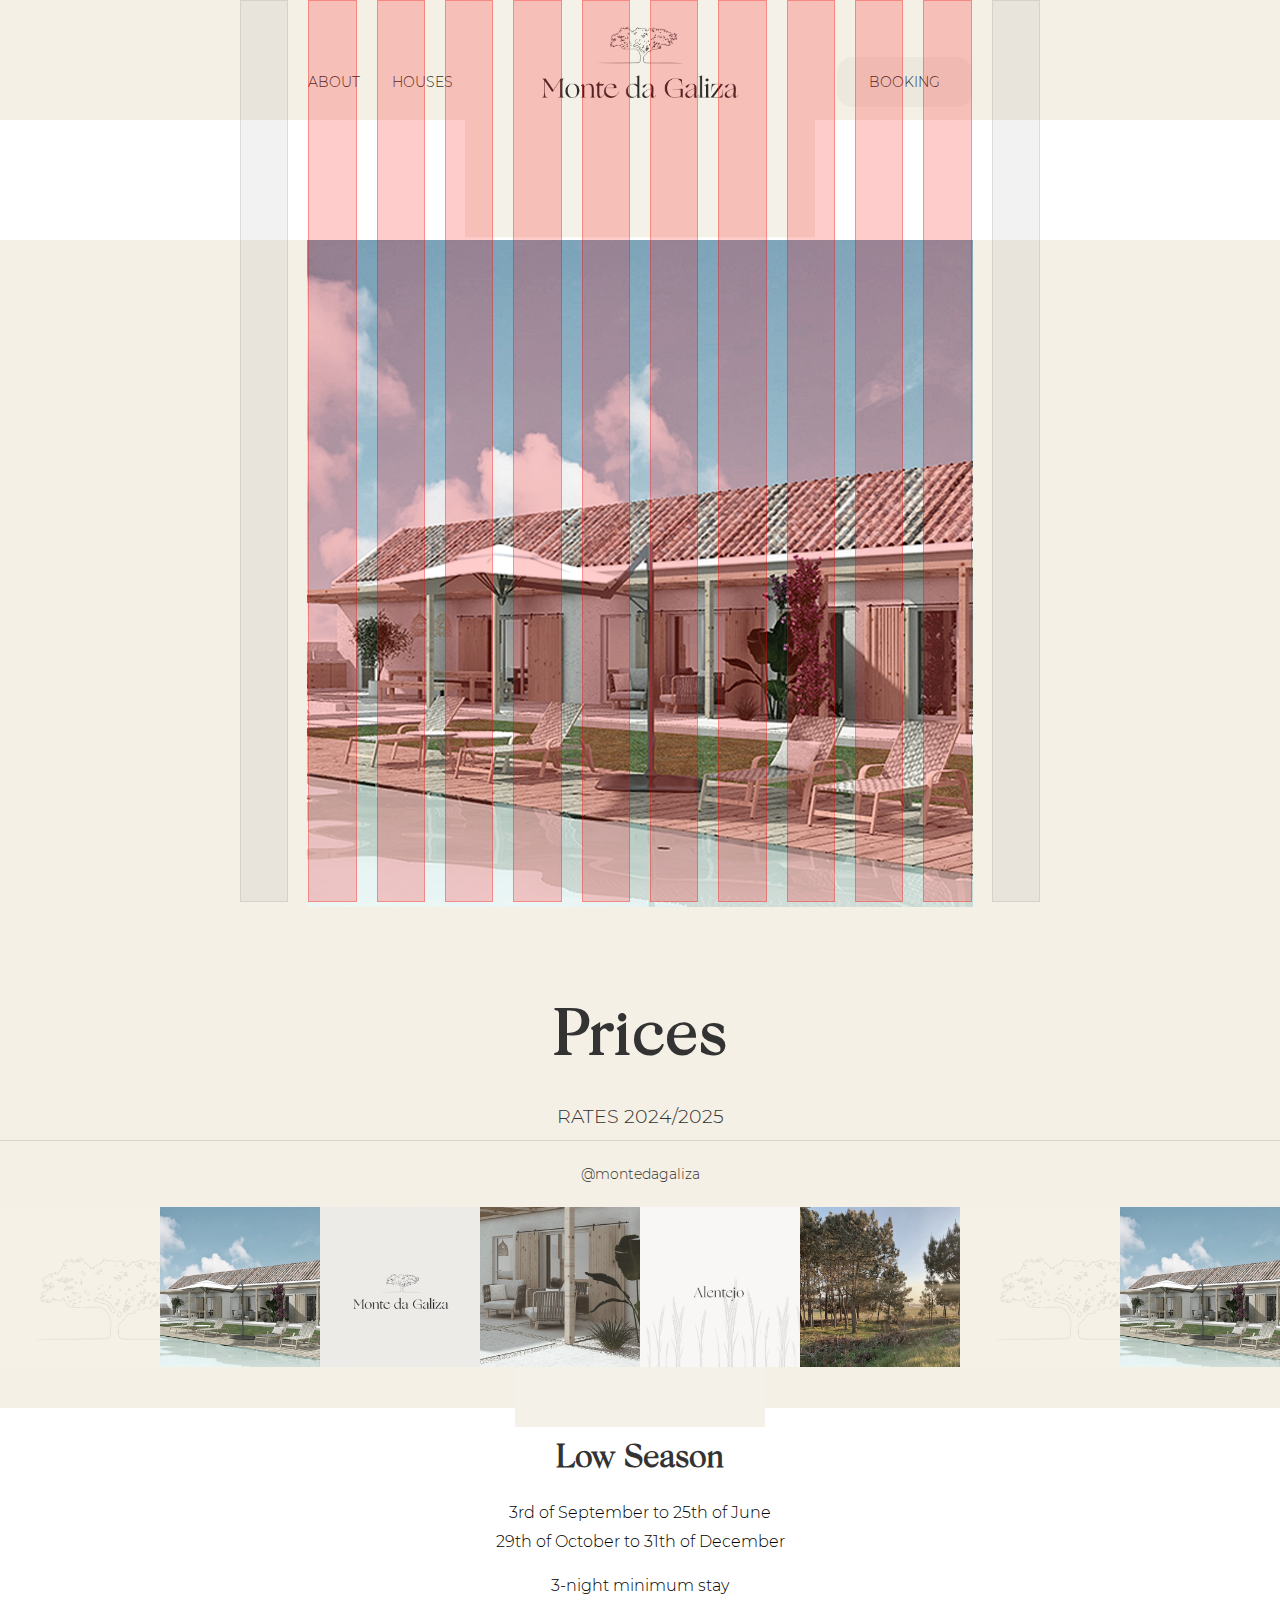
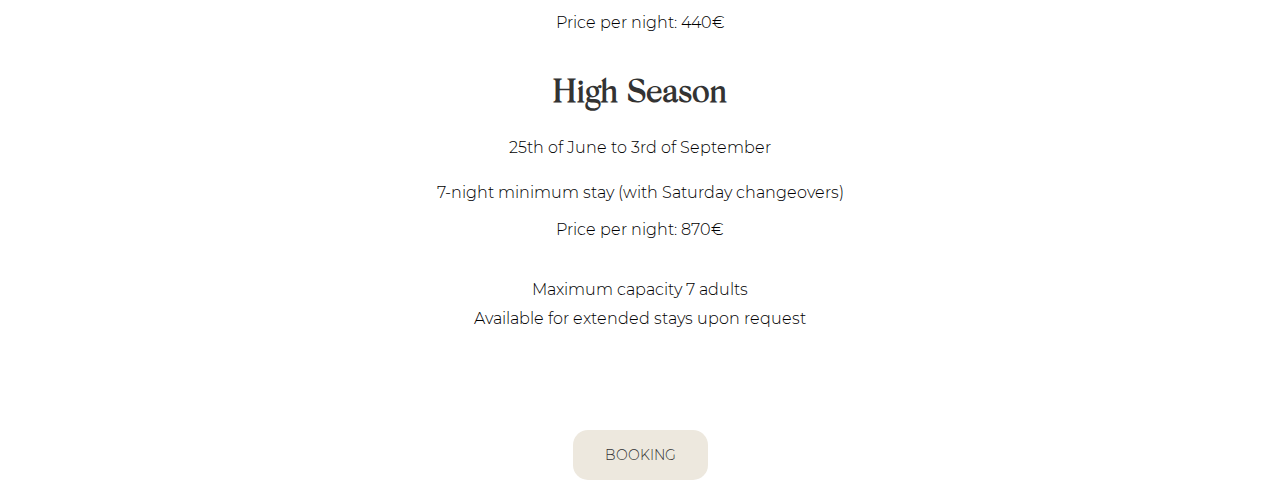
==== en/pages/prices.html @ 38b824f0 "Initial commit" ====
<!DOCTYPE html>
<html lang="en">
<head>
    <meta charset="UTF-8">
    <meta name="viewport" content="width=device-width, initial-scale=1.0">
    <title>Prices - Monte da Galiza</title>
    <link rel="stylesheet" href="../../css/styles.css">
</head>
<body>
    <!-- Grid Overlay -->
    <div class="grid-overlay">
        <div class="grid-container">
            <div class="grid-column padding"></div>
            <div class="grid-column active"></div>
            <div class="grid-column active"></div>
            <div class="grid-column active"></div>
            <div class="grid-column active"></div>
            <div class="grid-column active"></div>
            <div class="grid-column active"></div>
            <div class="grid-column active"></div>
            <div class="grid-column active"></div>
            <div class="grid-column active"></div>
            <div class="grid-column active"></div>
            <div class="grid-column padding"></div>
        </div>
    </div>

    <header class="main-header">
        <nav class="nav-container">
            <div class="left-menu">
                <a href="about.html">ABOUT</a>
                <a href="houses.html">HOUSES</a>
                <a href="prices.html">PRICES</a>
                <a href="contact.html">CONTACT</a>
            </div>

            <div class="logo">
                <a href="../index.html">
                    <img src="../../images/logo/Main_logo_c1.png" alt="Monte da Galiza Logo">
                </a>
            </div>

            <div class="right-menu">
                <a href="#" class="lagoa-link">LAGOA DE SANTO ANDRÉ</a>
                <a href="#" class="booking-btn">BOOKING</a>
            </div>
        </nav>
    </header>

    <main>
        <section class="prices-section">
            <div class="grid-container">
                <div class="prices-image">
                    <img src="../../images/instagram/post2.png" alt="Monte da Galiza Prices">
                </div>
                
                <div class="prices-content">
                    <h1 class="prices-title">Prices</h1>
                    <h2 class="prices-subtitle">RATES 2024/2025</h2>
                    
                    <div class="prices-intro">
                        <p>Lorem ipsum dolor sit amet, consectetur adipiscing elit. Sed do eiusmod tempor incididunt ut labore et dolore magna aliqua.</p>
                        <p>Ut enim ad minim veniam, quis nostrud exercitation ullamco laboris nisi ut aliquip ex ea commodo consequat.</p>
                    </div>

                    <div class="season-rates">
                        <h3 class="season-title">Low Season</h3>
                        <p class="season-dates">3rd of September to 25th of June<br>
                        29th of October to 31th of December</p>
                        <ul class="season-details">
                            <li>3-night minimum stay</li>
                            <li>Price per night: 440€</li>
                        </ul>

                        <h3 class="season-title">High Season</h3>
                        <p class="season-dates">25th of June to 3rd of September</p>
                        <ul class="season-details">
                            <li>7-night minimum stay (with Saturday changeovers)</li>
                            <li>Price per night: 870€</li>
                        </ul>

                        <p class="additional-info">Maximum capacity 7 adults<br>
                        Available for extended stays upon request</p>
                    </div>

                    <a href="#" class="booking-btn">BOOKING</a>
                </div>
            </div>
        </section>
    </main>

    <!-- Instagram Section -->
    <div class="instagram-section">
        <div class="instagram-handle">
            <a href="https://www.instagram.com/montedagaliza?utm_source=ig_web_button_share_sheet&igsh=ZDNlZDc0MzIxNw==" target="_blank">@montedagaliza</a>
        </div>
        <div class="instagram-feed">
            <div class="instagram-grid">
                <a href="https://www.instagram.com/montedagaliza?utm_source=ig_web_button_share_sheet&igsh=ZDNlZDc0MzIxNw==" target="_blank" class="instagram-item">
                    <img src="../../images/instagram/post1.png" alt="Instagram post 1">
                </a>
                <a href="https://www.instagram.com/montedagaliza?utm_source=ig_web_button_share_sheet&igsh=ZDNlZDc0MzIxNw==" target="_blank" class="instagram-item">
                    <img src="../../images/instagram/post2.png" alt="Instagram post 2">
                </a>
                <a href="https://www.instagram.com/montedagaliza?utm_source=ig_web_button_share_sheet&igsh=ZDNlZDc0MzIxNw==" target="_blank" class="instagram-item">
                    <img src="../../images/instagram/post3.png" alt="Instagram post 3">
                </a>
                <a href="https://www.instagram.com/montedagaliza?utm_source=ig_web_button_share_sheet&igsh=ZDNlZDc0MzIxNw==" target="_blank" class="instagram-item">
                    <img src="../../images/instagram/post4.png" alt="Instagram post 4">
                </a>
                <a href="https://www.instagram.com/montedagaliza?utm_source=ig_web_button_share_sheet&igsh=ZDNlZDc0MzIxNw==" target="_blank" class="instagram-item">
                    <img src="../../images/instagram/post5.png" alt="Instagram post 5">
                </a>
                <a href="https://www.instagram.com/montedagaliza?utm_source=ig_web_button_share_sheet&igsh=ZDNlZDc0MzIxNw==" target="_blank" class="instagram-item">
                    <img src="../../images/instagram/post6.png" alt="Instagram post 6">
                </a>
                <a href="https://www.instagram.com/montedagaliza?utm_source=ig_web_button_share_sheet&igsh=ZDNlZDc0MzIxNw==" target="_blank" class="instagram-item">
                    <img src="../../images/instagram/post1.png" alt="Instagram post 7">
                </a>
                <a href="https://www.instagram.com/montedagaliza?utm_source=ig_web_button_share_sheet&igsh=ZDNlZDc0MzIxNw==" target="_blank" class="instagram-item">
                    <img src="../../images/instagram/post2.png" alt="Instagram post 8">
                </a>
            </div>
        </div>
    </div>

    <footer class="main-footer">
        <div class="footer-container">
            <div class="footer-shortcuts">
                <ul>
                    <li><a href="about.html">About</a></li>
                    <li><a href="terms.html">Terms and Conditions</a></li>
                    <li><a href="privacy.html">Privacy Policy</a></li>
                </ul>
            </div>

            <div class="footer-logo">
                <img loading="lazy" src="../../images/logo/Secondary_logo_c1.png" alt="Monte da Galiza Logo">
            </div>

            <div class="footer-address">
                <p>Monte da Galiza</p>
                <p>7500-020 Vila Nova de Santo André</p>
                <p>info@montedagaliza.pt</p>
            </div>
        </div>
    </footer>

    <script>
        document.querySelectorAll('a[href^="#"]').forEach(anchor => {
            anchor.addEventListener('click', function (e) {
                e.preventDefault();
                document.querySelector(this.getAttribute('href')).scrollIntoView({
                    behavior: 'smooth'
                });
            });
        });
    </script>
</body>
</html>
---- css/styles.css ----
/* Variables for brand colors and typography */
:root {
    --white-truffle: #EBEAE7;
    --monaco-white: #F7F6F5;
    --sandstone: #DAD2C5;
    --vanilla-tan: #EDE8DE;
    --stoic-white: #F4F0E6;
    
    /* Add your brand fonts */
    --font-primary: 'Silk Serif', serif;
    --font-secondary: 'Montserrat', sans-serif;
}

/* Reset default spacing */
body {
    margin: 0;
    padding: 0;
}

/* Grid Overlay */
.grid-overlay {
    position: fixed;
    top: 0;
    left: 0;
    right: 0;
    bottom: 0;
    pointer-events: none;
    z-index: 9999;
}

.grid-container {
    max-width: 1800px;
    height: 100%;
    margin: 0 auto;
    padding: 0 240px;
    display: grid;
    grid-template-columns: repeat(12, 1fr);
    gap: 20px;
}

.grid-column {
    height: 100%;
}

/* Padding columns style */
.grid-column.padding {
    background-color: rgba(128, 128, 128, 0.1);  /* Grey with 10% opacity */
    border: 1px solid rgba(128, 128, 128, 0.2);
}

/* Active columns style */
.grid-column.active {
    background-color: rgba(255, 0, 0, 0.2);  /* Red with 20% opacity */
    border: 1px solid rgba(255, 0, 0, 0.3);
}

/* Layout Containers */
.nav-container,
.footer-container {
    display: grid;
    grid-template-columns: repeat(12, 1fr);
    gap: 20px;
    max-width: 1800px;
    margin: 0 auto;
    padding: 10px 240px;
    align-items: center;
    height: 152px;
    position: relative;
}

/* Header Styles */
.main-header {
    background-color: var(--stoic-white);
    height: 120px;
    position: relative;
    width: 100%;
    z-index: 2;
}

.nav-container {
    display: grid;
    grid-template-columns: repeat(12, 1fr);
    gap: 20px;
    max-width: 1800px;
    margin: 0 auto;
    padding: 10px 240px;
    align-items: center;
    height: 120px;
    transform: translateY(-75%);
}

.logo {
    grid-column: 5 / 9;
    justify-self: center;
    display: flex;
    align-items: center;
    transform: translateY(-5%);
}

.left-menu {
    grid-column: 2 / 4;
    display: flex;
    gap: 2rem;
    align-items: center;
}

.left-menu a {
    font-family: var(--font-secondary);
    font-weight: 300;
    font-size: 0.9rem;
    text-decoration: none;
    color: #333;
    white-space: nowrap;
}

.logo img {
    width: 350px;
    height: auto;
}

.right-menu {
    grid-column: 9 / 12;
    justify-self: end;
    display: flex;
    align-items: center;
    gap: 2rem;
}

.lagoa-link {
    font-family: var(--font-secondary);
    font-weight: 300;
    font-size: 0.9rem;
    text-decoration: none;
    color: #333;
    white-space: nowrap;
}

.booking-btn {
    font-family: var(--font-secondary);
    font-weight: 300;
    font-size: 0.9rem;
    text-decoration: none;
    color: #333;
    padding: 0.5rem 1rem;
    background-color: var(--vanilla-tan);
    border-top-left-radius: 15px;
    border-top-right-radius: 15px;
    border-bottom-left-radius: 15px;
    border-bottom-right-radius: 15px;
    transition: background-color 0.3s ease;
}

.booking-btn:hover {
    background-color: var(--sandstone);
}

.language-selector {
    display: flex;
    gap: 0.5rem;
}

.language-selector a {
    text-decoration: none;
    color: #333;
    font-family: var(--font-secondary);
    font-weight: 300;
    font-size: 0.9rem;
    transition: color 0.3s ease;
}

.language-selector a:hover {
    color: #666;
}

.language-selector a.active {
    font-weight: 500;
}

/* Footer Styles */
.main-footer {
    background-color: var(--stoic-white);
    padding: 0 0 20px 0;
    border-top: 1px solid var(--sandstone);
    position: relative;
    z-index: 1;
    width: 100%;
    margin: 0;
}

.footer-shortcuts {
    grid-column: 2 / 4;
    height: 100px;
    display: flex;
    align-items: center;
}

.footer-shortcuts ul {
    list-style: none;
    padding: 0;
    margin: 0;
}

.footer-shortcuts li {
    margin: 0 0 12px 0;
    height: 24px;
    display: flex;
    align-items: center;
}

.footer-shortcuts li:last-child {
    margin-bottom: 0;
}

.footer-shortcuts a {
    font-family: var(--font-secondary);
    font-weight: 300;
    font-size: 0.9rem;
    text-decoration: none;
    color: #333;
}

.footer-logo {
    grid-column: 5 / 9;
    justify-self: center;
    height: 100px;
    display: flex;
    align-items: center;
}

.footer-logo img {
    width: 250px;
    height: auto;
}

.footer-address {
    grid-column: 10 / 12;
    text-align: right;
    height: 100px;
    display: flex;
    flex-direction: column;
    justify-content: center;
}

.footer-address p {
    margin: 0 0 12px 0;
    font-family: var(--font-secondary);
    font-weight: 300;
    font-size: 0.9rem;
    color: #333;
}

.footer-address p:last-child {
    margin-bottom: 0;
}

/* Font Declarations */
@font-face {
    font-family: 'Silk Serif';
    src: url('../fonts/silk-serif/SilkSerif-Regular.woff2') format('woff2'),
        url('../fonts/silk-serif/SilkSerif-Regular.woff') format('woff');
    font-weight: normal;
    font-style: normal;
    font-display: swap;
}

@font-face {
    font-family: 'Montserrat';
    src: url('../fonts/montserrat/Montserrat-Light.woff2') format('woff2'),
        url('../fonts/montserrat/Montserrat-Light.woff') format('woff');
    font-weight: 300;
    font-style: normal;
    font-display: swap;
}

/* Main Sections */
section {
    width: 100%;
    height: 100vh;  /* Full viewport height */
    display: flex;  /* For vertical centering of content */
    align-items: center;  /* Center content vertically */
}

section .grid-container {
    display: grid;
    grid-template-columns: repeat(12, 1fr);
    gap: 20px;
    max-width: 1800px;
    width: 100%;
    margin: 0 auto;
    padding: 0 240px;  /* Only horizontal padding needed now */
}

/* Section-specific styles */
.section-one {
    background-image: url('../images/background.png');
    background-size: cover;
    background-position: center;
    background-repeat: no-repeat;
    position: relative;
    height: calc(100vh - 120px);
    display: flex;
    align-items: center;
    justify-content: center;
    z-index: 3;
    margin-top: -120px;
}

/* Ensure the content stays visible */
.section-one .grid-container {
    z-index: 4;
}

/* Overlay */
.section-one::before {
    content: '';
    position: absolute;
    top: 0;
    left: 0;
    right: 0;
    bottom: 0;
    background-color: rgba(0, 0, 0, 0.3);
    z-index: 1;
}

.section-one .grid-container {
    position: relative;
    z-index: 1;
    width: 100%;
    max-width: 1800px;
    margin: 0 auto;
    padding: 0 240px;
    display: flex;
    align-items: center;
    justify-content: center;
}

.welcome-content {
    display: flex;
    flex-direction: column;
    align-items: center;
    gap: 2rem;
    text-align: center;
}

.welcome-small {
    font-family: var(--font-secondary);
    font-weight: 500;
    font-size: 1.4rem;
    color: white;
    margin: 0;
    letter-spacing: 0.5px;
    text-shadow: 0 2px 4px rgba(0, 0, 0, 0.1);
}

.welcome-large {
    font-family: var(--font-primary);
    font-weight: normal;
    font-size: 4rem;
    color: white;
    margin: 0;
    line-height: 1.2;
    max-width: 800px;
    text-shadow: 0 2px 4px rgba(0, 0, 0, 0.1);  /* Subtle text shadow */
}

.welcome-large .italic {
    font-style: italic;
}

.welcome-btn {
    font-family: var(--font-secondary);
    font-weight: 300;
    font-size: 0.9rem;
    text-decoration: none;
    color: #333;
    padding: 1rem 2rem;
    background-color: var(--vanilla-tan);
    border-top-left-radius: 15px;
    border-top-right-radius: 15px;
    border-bottom-left-radius: 15px;
    border-bottom-right-radius: 15px;
    transition: background-color 0.3s ease;
    margin-top: 1rem;
}

.welcome-btn:hover {
    background-color: var(--sandstone);
}

.section-two {
    background-color: var(--stoic-white);
    height: calc(100vh - 182px);
    display: flex;
    align-items: center;
    position: relative;
}

/* Vertical shape - taller */
.oval-shape {
    position: absolute;
    width: 35%;
    height: 45%;
    background-color: var(--vanilla-tan);
    background-image: url('../images/section2.jpg');
    background-size: cover;
    background-position: center;
    border-radius: 250px;
    top: calc(50% + 2rem);
    left: calc(240px + 16.8%);
    transform: translate(-50%, -50%) rotate(90deg);
}

.about-content {
    grid-column: 7 / 12;
    display: flex;
    flex-direction: column;
    gap: 3rem;
    padding-top: 3rem;
    position: relative;
    z-index: 1;
}

.section-title {
    font-family: var(--font-primary);  /* Silk Serif */
    font-size: 4rem;
    color: #333;
    margin: 0;
    text-align: center;
    width: 100%;
}

.about-text {
    display: flex;
    flex-direction: column;
    gap: 1.5rem;
}

.about-text p {
    font-family: var(--font-secondary);
    font-weight: 300;
    font-size: 1rem;
    line-height: 1.8;
    color: #333;
    margin: 0;
    text-align: left;
}

.section-three {
    background-color: var(--sandstone);
    position: relative;
    height: calc(100vh - 120px);
    overflow: hidden;
}

.section-three .grid-container {
    height: 100%;
    position: relative;
}

.section-three-image {
    grid-column: 7 / 12;
    height: 100%;
    background-image: url('../images/section3.jpeg');
    background-size: cover;
    background-position: center;
    position: relative;
}

.section-three-content {
    grid-column: 2 / 6;
    position: relative;
    padding-top: 15vh;
    display: flex;
    justify-content: center;
    align-items: flex-start;
}   

.section-three-title {
    font-family: var(--font-primary);
    font-weight: normal;
    font-size: 3.2rem;
    color: white;
    margin: 0;
    text-align: center;
    display: flex;
    flex-direction: column;
    align-items: center;
    gap: 0.1em;
    line-height: 1.1;
}

.section-three-title .first-line {
    white-space: nowrap;
}

.section-three-title .italic {
    font-style: italic;
    display: inline;
}

.section-three-title .second-line {
    display: block;
}

.section-four {
    background-color: var(--white-truffle);
    min-height: 80vh;
    display: flex;
    flex-direction: column;
    align-items: center;
}

.section-four .grid-container {
    max-width: 1320px;
    width: 100%;
    display: flex;
    flex-direction: column;
    align-items: center;
    padding: 4rem 0 0 0;  /* Only padding at top */
    flex: 1;
}

.feedback-content {
    width: 100%;
    max-width: 800px;
    display: flex;
    flex-direction: column;
    align-items: center;
    text-align: center;
    padding-top: 4rem;
    margin-bottom: 1rem;
}

.feedback-title {
    font-family: var(--font-primary);
    font-weight: normal;
    font-size: 3rem;
    color: #333;
    margin-bottom: 1rem;
    line-height: 1.2;
    display: flex;
    flex-direction: column;
    align-items: center;
    gap: 0.1em;
}

.star-rating {
    display: flex;
    gap: 0.5rem;
    margin: 1rem 0;
    justify-content: center;
}

.star {
    color: var(--sandstone);
    font-size: 1.5rem;
}

.feedback-text {
    font-family: var(--font-secondary);
    font-weight: 300;
    font-size: 1rem;
    line-height: 1.8;
    color: #333;
    margin: 1rem 0 2rem 0;
}

.guest-info {
    display: flex;
    flex-direction: column;
    align-items: center;
    gap: 0.5rem;
}

.guest-name {
    font-family: var(--font-secondary);
    font-weight: 500;
    font-size: 1rem;
    color: var(--sandstone);
    margin: 0;
}

.guest-date {
    font-family: var(--font-secondary);
    font-weight: 300;
    font-size: 0.9rem;
    color: #666;
    margin: 0;
    font-style: italic;
}

.instagram-feed {
    width: 100vw;
    margin: auto 0 0 0;
}

.instagram-grid {
    display: flex;
    width: 100%;
}

.instagram-item {
    flex: 1;
    aspect-ratio: 1;
    overflow: hidden;
    max-width: calc(100vw / 8);
}

.instagram-item img {
    width: 100%;
    height: 100%;
    object-fit: cover;
    display: block;
}

/* Optional: Smooth scrolling for the whole page */
html {
    scroll-behavior: smooth;
}

/* Make sure there's no margin/padding affecting the full height */
body {
    margin: 0;
    padding: 0;
}

main {
    background-color: var(--stoic-white);
    margin-top: 120px;
    min-height: calc(100vh - 120px);
    position: relative;
    z-index: 1;
}

.availability-text {
    font-family: var(--font-secondary);  /* Montserrat */
    font-weight: 300;
    font-size: 1rem;
    color: var(--sandstone);
    margin-top: 1.0rem;
    text-decoration: none;
    display: block;
    transition: color 0.3s ease;
}

.availability-text:hover {
    opacity: 0.8;
}

.instagram-section {
    width: 100%;
    margin: 0;  /* Remove auto margins */
    position: relative;
    z-index: 2;
    margin-bottom: -152px;
}

.instagram-handle {
    background-color: var(--stoic-white);
    padding: 1.5rem 0;  /* Taller bar */
    text-align: center;
    border-top: 1px solid var(--sandstone);
}

.instagram-handle a {
    font-family: var(--font-secondary);  /* Back to Montserrat */
    font-weight: 300;
    font-size: 0.9rem;  /* Smaller text */
    color: #333;
    text-decoration: none;
    transition: opacity 0.3s ease;
}

.instagram-handle a:hover {
    opacity: 0.7;
}

.instagram-grid {
    display: flex;
    width: 100%;
}

.instagram-item {
    flex: 1;
    aspect-ratio: 1;
    overflow: hidden;
    max-width: calc(100vw / 8);
    display: block;
    text-decoration: none;
}

.instagram-item img {
    width: 100%;
    height: 100%;
    object-fit: cover;
    display: block;
    transition: transform 0.3s ease;
}

.instagram-item:hover img {
    transform: scale(1.05);
}

.prices-section {
    width: 100%;
    padding: 0;
    margin: 0;
}

.prices-section .grid-container {
    display: flex;
    flex-direction: column;
    align-items: center;
    max-width: 1800px;
    margin: 0 auto;
    padding: 0 240px;
    width: 100%;
}

.prices-image {
    width: 83.33%;
    margin-bottom: 4rem;
    display: flex;
    justify-content: center;
}

.prices-image img {
    width: 100%;
    max-width: 800px;
    height: auto;
    display: block;
    object-fit: cover;
    margin: 0 auto;
}

.prices-content {
    width: 83.33%;
    display: flex;
    flex-direction: column;
    align-items: center;
    text-align: center;
    margin-bottom: 4rem;
}

.prices-title {
    font-family: var(--font-primary);
    font-size: 4rem;
    color: #333;
    margin: 0;
    margin-bottom: 1rem;
}

.prices-subtitle {
    font-family: var(--font-secondary);
    font-weight: 300;
    font-size: 1.2rem;
    color: #333;
    margin: 0;
    margin-bottom: 3rem;
}

.prices-intro {
    max-width: 800px;
    margin-bottom: 4rem;
}

.prices-intro p {
    font-family: var(--font-secondary);
    font-weight: 300;
    font-size: 1rem;
    line-height: 1.8;
    color: #333;
    margin: 0 0 1.5rem 0;
}

.season-rates {
    max-width: 800px;
    margin-bottom: 4rem;
}

.season-title {
    font-family: var(--font-primary);
    font-size: 2rem;
    color: #333;
    margin: 2rem 0 1rem 0;
}

.season-dates {
    font-family: var(--font-secondary);
    font-weight: 300;
    font-size: 1rem;
    line-height: 1.8;
    margin: 0 0 1rem 0;
}

.season-details {
    list-style: none;
    padding: 0;
    margin: 0 0 2rem 0;
}

.season-details li {
    font-family: var(--font-secondary);
    font-weight: 300;
    font-size: 1rem;
    line-height: 1.8;
    margin: 0.5rem 0;
}

.additional-info {
    font-family: var(--font-secondary);
    font-weight: 300;
    font-size: 1rem;
    line-height: 1.8;
    margin: 2rem 0;
}

.booking-btn {
    font-family: var(--font-secondary);
    font-weight: 300;
    font-size: 0.9rem;
    text-decoration: none;
    color: #333;
    padding: 1rem 2rem;
    background-color: var(--vanilla-tan);
    border-radius: 15px;
    transition: background-color 0.3s ease;
}

.booking-btn:hover {
    background-color: var(--sandstone);
}
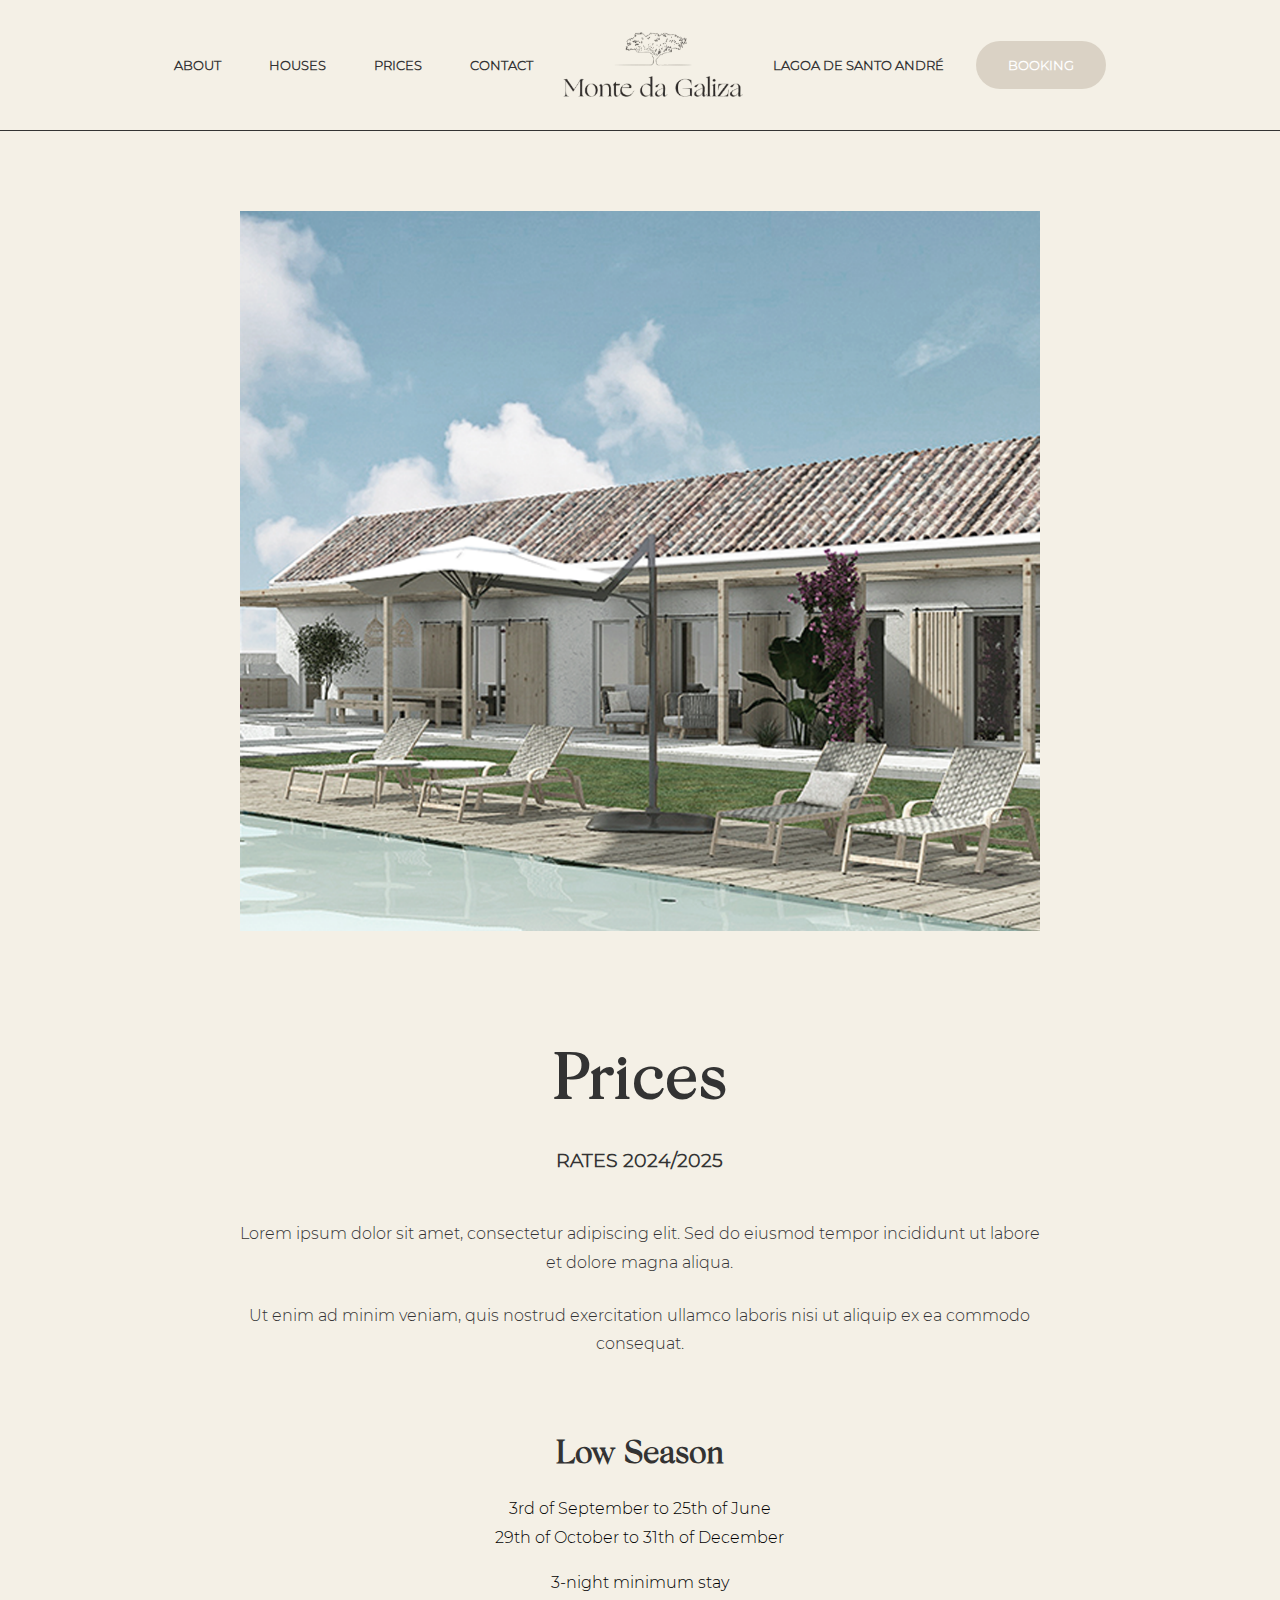
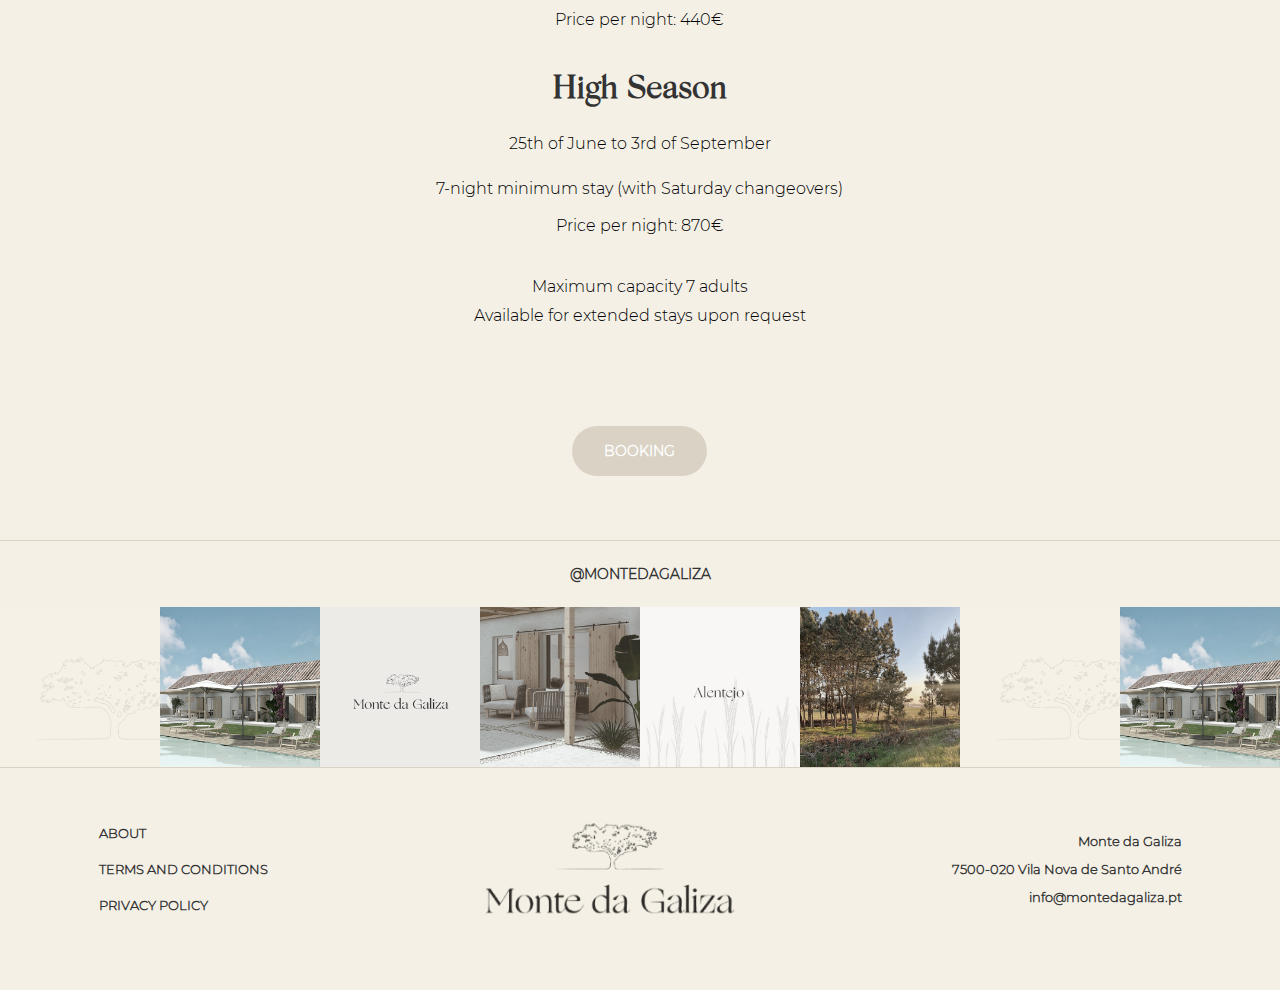
==== commit 73a1efff: "Fixed header, prices page almost finished only details are left." ====
--- a/en/pages/prices.html
+++ b/en/pages/prices.html
@@ -7,45 +7,28 @@
     <link rel="stylesheet" href="../../css/styles.css">
 </head>
 <body>
-    <!-- Grid Overlay -->
-    <div class="grid-overlay">
-        <div class="grid-container">
-            <div class="grid-column padding"></div>
-            <div class="grid-column active"></div>
-            <div class="grid-column active"></div>
-            <div class="grid-column active"></div>
-            <div class="grid-column active"></div>
-            <div class="grid-column active"></div>
-            <div class="grid-column active"></div>
-            <div class="grid-column active"></div>
-            <div class="grid-column active"></div>
-            <div class="grid-column active"></div>
-            <div class="grid-column active"></div>
-            <div class="grid-column padding"></div>
-        </div>
-    </div>
-
     <header class="main-header">
         <nav class="nav-container">
-            <div class="left-menu">
-                <a href="about.html">ABOUT</a>
-                <a href="houses.html">HOUSES</a>
-                <a href="prices.html">PRICES</a>
-                <a href="contact.html">CONTACT</a>
-            </div>
-
-            <div class="logo">
-                <a href="../index.html">
-                    <img src="../../images/logo/Main_logo_c1.png" alt="Monte da Galiza Logo">
-                </a>
-            </div>
-
-            <div class="right-menu">
-                <a href="#" class="lagoa-link">LAGOA DE SANTO ANDRÉ</a>
-                <a href="#" class="booking-btn">BOOKING</a>
-            </div>
+          <div class="left-menu">
+            <a href="pages/about.html">ABOUT</a>
+            <a href="pages/houses.html">HOUSES</a>
+            <a href="pages/prices.html">PRICES</a>
+            <a href="pages/contact.html">CONTACT</a>
+          </div>
+  
+          <div class="logo">
+            <img
+              src="/images/logo/Monte-da-galiza-logo.png"
+              alt="Monte da Galiza Logo"
+            />
+          </div>
+  
+          <div class="right-menu">
+            <a href="#" class="lagoa-link">LAGOA DE SANTO ANDRÉ</a>
+            <a href="#" class="booking-btn">BOOKING</a>
+          </div>
         </nav>
-    </header>
+      </header>
 
     <main>
         <section class="prices-section">
@@ -87,64 +70,129 @@
                 </div>
             </div>
         </section>
+        <!-- Instagram Feed -->
+        <div class="instagram-section">
+            <div class="instagram-handle">
+              <a
+                href="https://www.instagram.com/montedagaliza?utm_source=ig_web_button_share_sheet&igsh=ZDNlZDc0MzIxNw=="
+                target="_blank"
+                >@montedagaliza</a
+              >
+            </div>
+            <div class="instagram-feed">
+              <div class="instagram-grid">
+                <a
+                  href="https://www.instagram.com/montedagaliza?utm_source=ig_web_button_share_sheet&igsh=ZDNlZDc0MzIxNw=="
+                  target="_blank"
+                  class="instagram-item"
+                >
+                  <img
+                    src="/images/instagram/post1.png"
+                    alt="Instagram post 1"
+                  />
+                </a>
+                <a
+                  href="https://www.instagram.com/montedagaliza?utm_source=ig_web_button_share_sheet&igsh=ZDNlZDc0MzIxNw=="
+                  target="_blank"
+                  class="instagram-item"
+                >
+                  <img
+                    src="/images/instagram/post2.png"
+                    alt="Instagram post 2"
+                  />
+                </a>
+                <a
+                  href="https://www.instagram.com/montedagaliza?utm_source=ig_web_button_share_sheet&igsh=ZDNlZDc0MzIxNw=="
+                  target="_blank"
+                  class="instagram-item"
+                >
+                  <img
+                    src="/images/instagram/post3.png"
+                    alt="Instagram post 3"
+                  />
+                </a>
+                <a
+                  href="https://www.instagram.com/montedagaliza?utm_source=ig_web_button_share_sheet&igsh=ZDNlZDc0MzIxNw=="
+                  target="_blank"
+                  class="instagram-item"
+                >
+                  <img
+                    src="/images/instagram/post4.png"
+                    alt="Instagram post 4"
+                  />
+                </a>
+                <a
+                  href="https://www.instagram.com/montedagaliza?utm_source=ig_web_button_share_sheet&igsh=ZDNlZDc0MzIxNw=="
+                  target="_blank"
+                  class="instagram-item"
+                >
+                  <img
+                    src="/images/instagram/post5.png"
+                    alt="Instagram post 5"
+                  />
+                </a>
+                <a
+                  href="https://www.instagram.com/montedagaliza?utm_source=ig_web_button_share_sheet&igsh=ZDNlZDc0MzIxNw=="
+                  target="_blank"
+                  class="instagram-item"
+                >
+                  <img
+                    src="/images/instagram/post6.png"
+                    alt="Instagram post 6"
+                  />
+                </a>
+                <a
+                  href="https://www.instagram.com/montedagaliza?utm_source=ig_web_button_share_sheet&igsh=ZDNlZDc0MzIxNw=="
+                  target="_blank"
+                  class="instagram-item"
+                >
+                  <img
+                    src="/images/instagram/post1.png"
+                    alt="Instagram post 7"
+                  />
+                </a>
+                <a
+                  href="https://www.instagram.com/montedagaliza?utm_source=ig_web_button_share_sheet&igsh=ZDNlZDc0MzIxNw=="
+                  target="_blank"
+                  class="instagram-item"
+                >
+                  <img
+                    src="/images/instagram/post2.png"
+                    alt="Instagram post 8"
+                  />
+                </a>
+              </div>
+            </div>
+          </div>
+        </div>
+      </section>
     </main>
-
-    <!-- Instagram Section -->
-    <div class="instagram-section">
-        <div class="instagram-handle">
-            <a href="https://www.instagram.com/montedagaliza?utm_source=ig_web_button_share_sheet&igsh=ZDNlZDc0MzIxNw==" target="_blank">@montedagaliza</a>
-        </div>
-        <div class="instagram-feed">
-            <div class="instagram-grid">
-                <a href="https://www.instagram.com/montedagaliza?utm_source=ig_web_button_share_sheet&igsh=ZDNlZDc0MzIxNw==" target="_blank" class="instagram-item">
-                    <img src="../../images/instagram/post1.png" alt="Instagram post 1">
-                </a>
-                <a href="https://www.instagram.com/montedagaliza?utm_source=ig_web_button_share_sheet&igsh=ZDNlZDc0MzIxNw==" target="_blank" class="instagram-item">
-                    <img src="../../images/instagram/post2.png" alt="Instagram post 2">
-                </a>
-                <a href="https://www.instagram.com/montedagaliza?utm_source=ig_web_button_share_sheet&igsh=ZDNlZDc0MzIxNw==" target="_blank" class="instagram-item">
-                    <img src="../../images/instagram/post3.png" alt="Instagram post 3">
-                </a>
-                <a href="https://www.instagram.com/montedagaliza?utm_source=ig_web_button_share_sheet&igsh=ZDNlZDc0MzIxNw==" target="_blank" class="instagram-item">
-                    <img src="../../images/instagram/post4.png" alt="Instagram post 4">
-                </a>
-                <a href="https://www.instagram.com/montedagaliza?utm_source=ig_web_button_share_sheet&igsh=ZDNlZDc0MzIxNw==" target="_blank" class="instagram-item">
-                    <img src="../../images/instagram/post5.png" alt="Instagram post 5">
-                </a>
-                <a href="https://www.instagram.com/montedagaliza?utm_source=ig_web_button_share_sheet&igsh=ZDNlZDc0MzIxNw==" target="_blank" class="instagram-item">
-                    <img src="../../images/instagram/post6.png" alt="Instagram post 6">
-                </a>
-                <a href="https://www.instagram.com/montedagaliza?utm_source=ig_web_button_share_sheet&igsh=ZDNlZDc0MzIxNw==" target="_blank" class="instagram-item">
-                    <img src="../../images/instagram/post1.png" alt="Instagram post 7">
-                </a>
-                <a href="https://www.instagram.com/montedagaliza?utm_source=ig_web_button_share_sheet&igsh=ZDNlZDc0MzIxNw==" target="_blank" class="instagram-item">
-                    <img src="../../images/instagram/post2.png" alt="Instagram post 8">
-                </a>
-            </div>
-        </div>
-    </div>
 
     <footer class="main-footer">
         <div class="footer-container">
-            <div class="footer-shortcuts">
-                <ul>
-                    <li><a href="about.html">About</a></li>
-                    <li><a href="terms.html">Terms and Conditions</a></li>
-                    <li><a href="privacy.html">Privacy Policy</a></li>
-                </ul>
-            </div>
-
-            <div class="footer-logo">
-                <img loading="lazy" src="../../images/logo/Secondary_logo_c1.png" alt="Monte da Galiza Logo">
-            </div>
-
-            <div class="footer-address">
-                <p>Monte da Galiza</p>
-                <p>7500-020 Vila Nova de Santo André</p>
-                <p>info@montedagaliza.pt</p>
-            </div>
+          <div class="footer-shortcuts">
+            <ul>
+              <li><a href="pages/about.html">About</a></li>
+              <li><a href="pages/terms.html">Terms and Conditions</a></li>
+              <li><a href="pages/privacy.html">Privacy Policy</a></li>
+            </ul>
+          </div>
+  
+          <div class="footer-logo">
+            <img
+              loading="lazy"
+              src="/images/logo/Monte-da-galiza-logo.png"
+              alt="Monte da Galiza Logo"
+            />
+          </div>
+  
+          <div class="footer-address">
+            <p>Monte da Galiza</p>
+            <p>7500-020 Vila Nova de Santo André</p>
+            <p>info@montedagaliza.pt</p>
+          </div>
         </div>
-    </footer>
+      </footer>
 
     <script>
         document.querySelectorAll('a[href^="#"]').forEach(anchor => {
--- a/css/styles.css
+++ b/css/styles.css
@@ -19,7 +19,6 @@
 
 /* Grid Overlay */
 .grid-overlay {
-    position: fixed;
     top: 0;
     left: 0;
     right: 0;
@@ -30,12 +29,11 @@
 
 .grid-container {
     max-width: 1800px;
-    height: 100%;
+    height: 80%;
     margin: 0 auto;
-    padding: 0 240px;
-    display: grid;
-    grid-template-columns: repeat(12, 1fr);
-    gap: 20px;
+    padding: 0 100px;
+    display: flex;
+    gap: 70px;
 }
 
 .grid-column {
@@ -57,101 +55,79 @@
 /* Layout Containers */
 .nav-container,
 .footer-container {
-    display: grid;
-    grid-template-columns: repeat(12, 1fr);
+    display: flex;
     gap: 20px;
     max-width: 1800px;
     margin: 0 auto;
-    padding: 10px 240px;
+    padding: 25px 0px;
     align-items: center;
     height: 152px;
     position: relative;
+    justify-content: space-around;
 }
 
 /* Header Styles */
 .main-header {
     background-color: var(--stoic-white);
-    height: 120px;
+    height: auto;
+    min-height: 130px;
     position: relative;
     width: 100%;
     z-index: 2;
+    display: flex;
+    justify-content: center;
 }
 
 .nav-container {
-    display: grid;
-    grid-template-columns: repeat(12, 1fr);
-    gap: 20px;
+    display: flex;
+    gap: 30px;
     max-width: 1800px;
     margin: 0 auto;
-    padding: 10px 240px;
-    align-items: center;
-    height: 120px;
-    transform: translateY(-75%);
+    padding: 25px 0px;
+    align-items: center;
+    height: auto;
 }
 
 .logo {
-    grid-column: 5 / 9;
     justify-self: center;
     display: flex;
     align-items: center;
-    transform: translateY(-5%);
 }
 
 .left-menu {
-    grid-column: 2 / 4;
-    display: flex;
+    display: flex;
+    gap: 3rem;
+}
+
+.nav-container a {
+    font-family: var(--font-secondary);
+    font-weight: 600;
+    font-size: 13px;
+    text-decoration: none;
+    color: #333;
+    white-space: nowrap;
+}
+
+.logo img {
+    width: 180px;
+    height: auto;
+}
+
+.right-menu {
+    /* grid-column: 9 / 12; */
+    justify-self: end;
+    display: flex;
+    align-items: center;
     gap: 2rem;
-    align-items: center;
-}
-
-.left-menu a {
+}
+
+.lagoa-link {
     font-family: var(--font-secondary);
     font-weight: 300;
     font-size: 0.9rem;
     text-decoration: none;
     color: #333;
     white-space: nowrap;
-}
-
-.logo img {
-    width: 350px;
-    height: auto;
-}
-
-.right-menu {
-    grid-column: 9 / 12;
-    justify-self: end;
-    display: flex;
-    align-items: center;
-    gap: 2rem;
-}
-
-.lagoa-link {
-    font-family: var(--font-secondary);
-    font-weight: 300;
-    font-size: 0.9rem;
-    text-decoration: none;
-    color: #333;
-    white-space: nowrap;
-}
-
-.booking-btn {
-    font-family: var(--font-secondary);
-    font-weight: 300;
-    font-size: 0.9rem;
-    text-decoration: none;
-    color: #333;
-    padding: 0.5rem 1rem;
-    background-color: var(--vanilla-tan);
-    border-top-left-radius: 15px;
-    border-top-right-radius: 15px;
-    border-bottom-left-radius: 15px;
-    border-bottom-right-radius: 15px;
-    transition: background-color 0.3s ease;
-}
-
-.booking-btn:hover {
-    background-color: var(--sandstone);
 }
 
 .language-selector {
@@ -188,7 +164,6 @@
 }
 
 .footer-shortcuts {
-    grid-column: 2 / 4;
     height: 100px;
     display: flex;
     align-items: center;
@@ -213,14 +188,14 @@
 
 .footer-shortcuts a {
     font-family: var(--font-secondary);
-    font-weight: 300;
-    font-size: 0.9rem;
+    font-weight: 600;
+    font-size: 13px;
     text-decoration: none;
     color: #333;
+    text-transform: uppercase;
 }
 
 .footer-logo {
-    grid-column: 5 / 9;
     justify-self: center;
     height: 100px;
     display: flex;
@@ -244,8 +219,8 @@
 .footer-address p {
     margin: 0 0 12px 0;
     font-family: var(--font-secondary);
-    font-weight: 300;
-    font-size: 0.9rem;
+    font-weight: 600;
+    font-size: 13px;
     color: #333;
 }
 
@@ -281,13 +256,12 @@
 }
 
 section .grid-container {
-    display: grid;
-    grid-template-columns: repeat(12, 1fr);
-    gap: 20px;
+    display: flex;
+    gap: 100px;
     max-width: 1800px;
     width: 100%;
     margin: 0 auto;
-    padding: 0 240px;  /* Only horizontal padding needed now */
+  
 }
 
 /* Section-specific styles */
@@ -302,7 +276,6 @@
     align-items: center;
     justify-content: center;
     z-index: 3;
-    margin-top: -120px;
 }
 
 /* Ensure the content stays visible */
@@ -369,16 +342,13 @@
 
 .welcome-btn {
     font-family: var(--font-secondary);
-    font-weight: 300;
+    font-weight: 600;
     font-size: 0.9rem;
     text-decoration: none;
-    color: #333;
+    color: #fff;
     padding: 1rem 2rem;
     background-color: var(--vanilla-tan);
-    border-top-left-radius: 15px;
-    border-top-right-radius: 15px;
-    border-bottom-left-radius: 15px;
-    border-bottom-right-radius: 15px;
+    border-radius: 25px;
     transition: background-color 0.3s ease;
     margin-top: 1rem;
 }
@@ -389,42 +359,39 @@
 
 .section-two {
     background-color: var(--stoic-white);
-    height: calc(100vh - 182px);
-    display: flex;
-    align-items: center;
-    position: relative;
+    display: flex;
+    flex-direction: row;
+    align-items: center;
+    padding-top: 100px;
+    padding-bottom: 100px;
+    min-height: 100vh;
+    /* position: relative; */
 }
 
 /* Vertical shape - taller */
 .oval-shape {
-    position: absolute;
-    width: 35%;
-    height: 45%;
+    min-width: 45%;
+    min-height: 80%;
     background-color: var(--vanilla-tan);
     background-image: url('../images/section2.jpg');
     background-size: cover;
     background-position: center;
     border-radius: 250px;
-    top: calc(50% + 2rem);
-    left: calc(240px + 16.8%);
-    transform: translate(-50%, -50%) rotate(90deg);
 }
 
 .about-content {
     grid-column: 7 / 12;
     display: flex;
     flex-direction: column;
-    gap: 3rem;
-    padding-top: 3rem;
-    position: relative;
-    z-index: 1;
 }
 
 .section-title {
     font-family: var(--font-primary);  /* Silk Serif */
     font-size: 4rem;
     color: #333;
-    margin: 0;
+    padding-bottom: 20px;
+    margin: 0;
+    font-weight: 100;
     text-align: center;
     width: 100%;
 }
@@ -446,15 +413,20 @@
 }
 
 .section-three {
-    background-color: var(--sandstone);
     position: relative;
     height: calc(100vh - 120px);
-    overflow: hidden;
+}
+
+.section-three img {
+    width: 100%;
+    height: 100%;
+    object-fit: cover;
 }
 
 .section-three .grid-container {
     height: 100%;
     position: relative;
+    padding: 0;
 }
 
 .section-three-image {
@@ -467,18 +439,40 @@
 }
 
 .section-three-content {
-    grid-column: 2 / 6;
-    position: relative;
-    padding-top: 15vh;
     display: flex;
     justify-content: center;
     align-items: flex-start;
-}   
+}
+
+.section-three-content div {
+    width: 50%;
+    height: 100%;
+}
+
+.section-three-content div.left {
+    display: flex;
+    flex-direction: column;
+    align-items: center;
+    justify-content: center;
+    background-color: var(--sandstone);
+}
+
+.section-three-content div.left .section-three-title.top {
+    transform: translateY(50%);
+}
+
+.section-three-content div.left img {
+    width: 40%;
+    height: auto;
+    aspect-ratio: 4 / 6;
+    margin-bottom: 30px;
+}
+
 
 .section-three-title {
     font-family: var(--font-primary);
     font-weight: normal;
-    font-size: 3.2rem;
+    font-size: 2.5rem;
     color: white;
     margin: 0;
     text-align: center;
@@ -505,6 +499,7 @@
 .section-four {
     background-color: var(--white-truffle);
     min-height: 80vh;
+    height: auto;
     display: flex;
     flex-direction: column;
     align-items: center;
@@ -558,7 +553,7 @@
 
 .feedback-text {
     font-family: var(--font-secondary);
-    font-weight: 300;
+    font-weight: 600;
     font-size: 1rem;
     line-height: 1.8;
     color: #333;
@@ -590,7 +585,7 @@
 }
 
 .instagram-feed {
-    width: 100vw;
+    max-width: 100vw;
     margin: auto 0 0 0;
 }
 
@@ -626,8 +621,7 @@
 
 main {
     background-color: var(--stoic-white);
-    margin-top: 120px;
-    min-height: calc(100vh - 120px);
+    min-height: calc(100vh - 130px);
     position: relative;
     z-index: 1;
 }
@@ -649,26 +643,26 @@
 
 .instagram-section {
     width: 100%;
-    margin: 0;  /* Remove auto margins */
+    margin: 0;
     position: relative;
     z-index: 2;
-    margin-bottom: -152px;
 }
 
 .instagram-handle {
     background-color: var(--stoic-white);
-    padding: 1.5rem 0;  /* Taller bar */
+    padding: 1.5rem 0;
     text-align: center;
     border-top: 1px solid var(--sandstone);
 }
 
 .instagram-handle a {
-    font-family: var(--font-secondary);  /* Back to Montserrat */
-    font-weight: 300;
-    font-size: 0.9rem;  /* Smaller text */
+    font-family: var(--font-secondary);
+    font-weight: 600;
+    font-size: 0.9rem;
     color: #333;
     text-decoration: none;
     transition: opacity 0.3s ease;
+    text-transform: uppercase;
 }
 
 .instagram-handle a:hover {
@@ -705,6 +699,9 @@
     width: 100%;
     padding: 0;
     margin: 0;
+    border-top: 1px solid #333;
+    min-height: 100vh;
+    height: auto;
 }
 
 .prices-section .grid-container {
@@ -713,15 +710,16 @@
     align-items: center;
     max-width: 1800px;
     margin: 0 auto;
-    padding: 0 240px;
-    width: 100%;
+    padding: 80px 40px 0px 40px;
+    width: 100%;
+    gap: 40px;
 }
 
 .prices-image {
-    width: 83.33%;
     margin-bottom: 4rem;
     display: flex;
     justify-content: center;
+    max-height: 80vh;
 }
 
 .prices-image img {
@@ -752,7 +750,7 @@
 
 .prices-subtitle {
     font-family: var(--font-secondary);
-    font-weight: 300;
+    font-weight: 600;
     font-size: 1.2rem;
     color: #333;
     margin: 0;
@@ -761,7 +759,7 @@
 
 .prices-intro {
     max-width: 800px;
-    margin-bottom: 4rem;
+    margin-bottom: 1rem;
 }
 
 .prices-intro p {
@@ -817,16 +815,17 @@
 
 .booking-btn {
     font-family: var(--font-secondary);
-    font-weight: 300;
+    font-weight: 600;
     font-size: 0.9rem;
     text-decoration: none;
-    color: #333;
+    color: #fff !important;
     padding: 1rem 2rem;
-    background-color: var(--vanilla-tan);
-    border-radius: 15px;
+    background-color: var(--sandstone);
+    border-radius: 25px;
     transition: background-color 0.3s ease;
 }
 
 .booking-btn:hover {
     background-color: var(--sandstone);
+    filter: brightness(0.98);
 }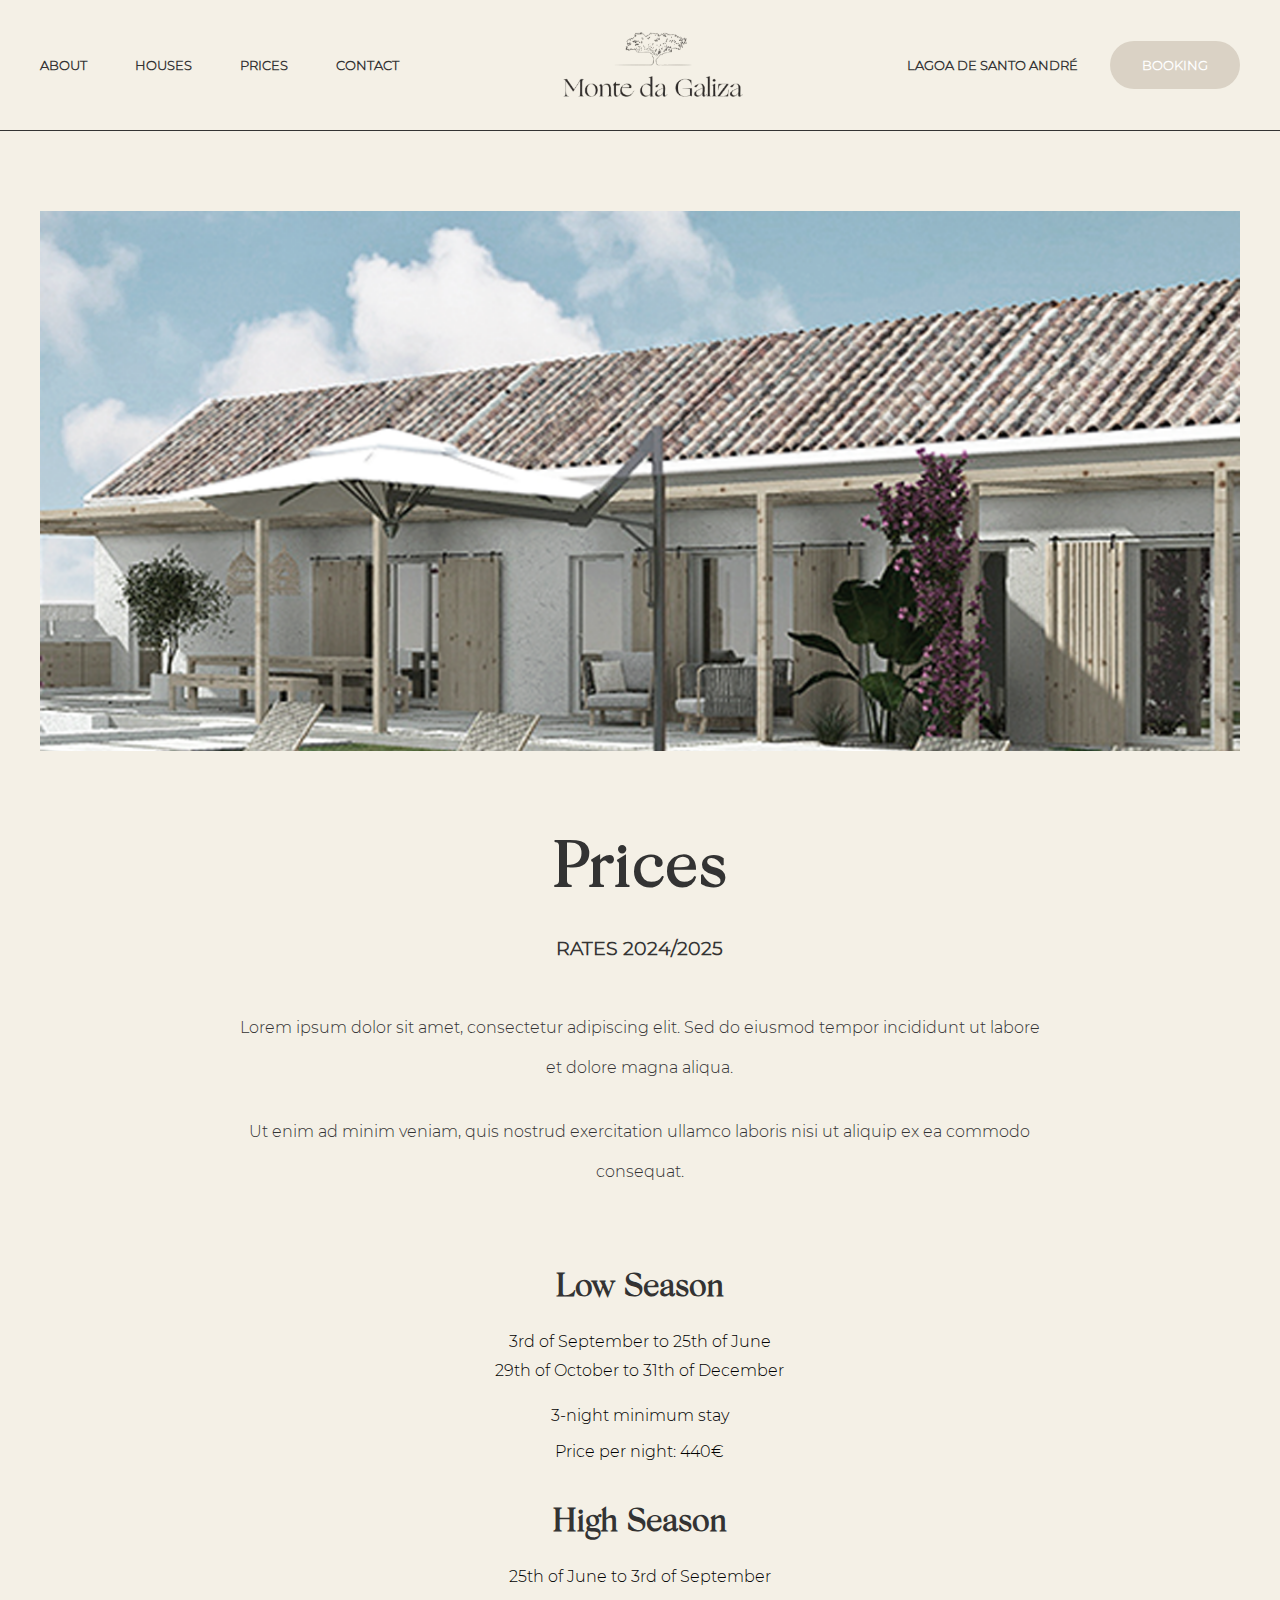
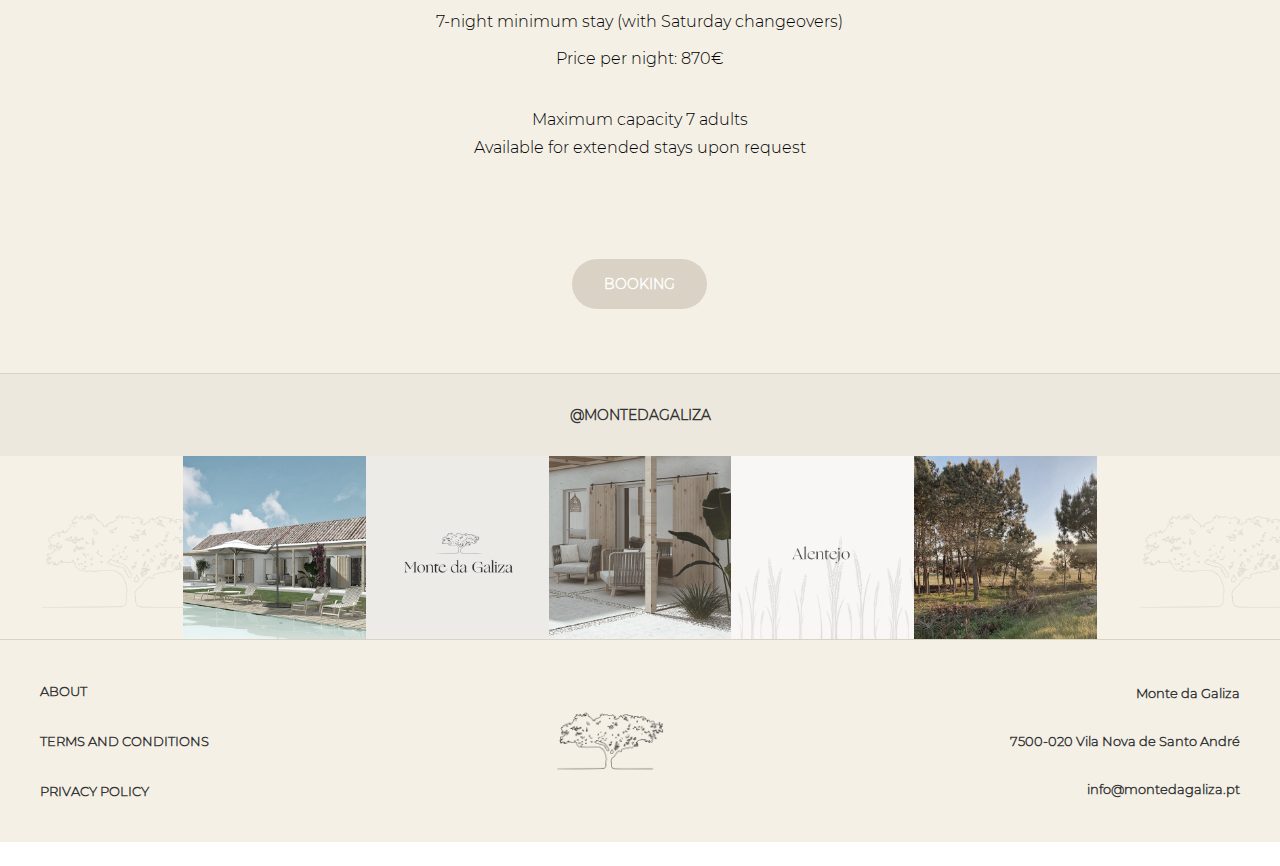
==== commit a67433c8: "finish EN home, prices and lagoa page" ====
--- a/en/pages/prices.html
+++ b/en/pages/prices.html
@@ -7,28 +7,45 @@
     <link rel="stylesheet" href="../../css/styles.css">
 </head>
 <body>
-    <header class="main-header">
-        <nav class="nav-container">
-          <div class="left-menu">
-            <a href="pages/about.html">ABOUT</a>
-            <a href="pages/houses.html">HOUSES</a>
-            <a href="pages/prices.html">PRICES</a>
-            <a href="pages/contact.html">CONTACT</a>
-          </div>
-  
-          <div class="logo">
-            <img
-              src="/images/logo/Monte-da-galiza-logo.png"
-              alt="Monte da Galiza Logo"
-            />
-          </div>
-  
-          <div class="right-menu">
-            <a href="#" class="lagoa-link">LAGOA DE SANTO ANDRÉ</a>
-            <a href="#" class="booking-btn">BOOKING</a>
-          </div>
-        </nav>
-      </header>
+  <header class="main-header">
+    <nav class="nav-container">
+      <div class="left-menu">
+        <a href="/en/pages/about.html">ABOUT</a>
+        <a href="/en/pages/houses.html">HOUSES</a>
+        <a href="/en/pages/prices.html">PRICES</a>
+        <a href="/en/pages/contact.html">CONTACT</a>
+      </div>
+
+      <a class="logo" href="/en/index.html">
+        <img
+          src="/images/logo/Monte-da-galiza-logo.png"
+          alt="Monte da Galiza Logo"
+        />
+      </a>
+
+      <div class="right-menu">
+        <a href="/en/pages/lagoa.html" class="lagoa-link">LAGOA DE SANTO ANDRÉ</a>
+        <a href="#" class="booking-btn">BOOKING</a>
+      </div>
+
+      <div class="burger-menu" id="burger-menu">
+        <span></span>
+        <span></span>
+        <span></span>
+      </div>
+    </nav>
+    <div class="fullscreen-nav" id="fullscreen-nav">
+      <p class="close-nav" id="close-nav">&times;</p> <!-- Close Button -->
+      <nav class="mobile-nav">
+        <a href="/en/pages/about.html">ABOUT</a>
+        <a href="/en/pages/houses.html">HOUSES</a>
+        <a href="/en/pages/prices.html">PRICES</a>
+        <a href="/en/pages/contact.html">CONTACT</a>
+        <a href="/en/pages/lagoa.html" class="lagoa-link">LAGOA DE SANTO ANDRÉ</a>
+        <a href="#" class="booking-btn">BOOKING</a>
+      </nav>
+    </div>      
+  </header>
 
     <main>
         <section class="prices-section">
@@ -151,16 +168,6 @@
                     alt="Instagram post 7"
                   />
                 </a>
-                <a
-                  href="https://www.instagram.com/montedagaliza?utm_source=ig_web_button_share_sheet&igsh=ZDNlZDc0MzIxNw=="
-                  target="_blank"
-                  class="instagram-item"
-                >
-                  <img
-                    src="/images/instagram/post2.png"
-                    alt="Instagram post 8"
-                  />
-                </a>
               </div>
             </div>
           </div>
@@ -181,7 +188,7 @@
           <div class="footer-logo">
             <img
               loading="lazy"
-              src="/images/logo/Monte-da-galiza-logo.png"
+              src="/images/logo/Sub_logo_tp.png"
               alt="Monte da Galiza Logo"
             />
           </div>
@@ -204,5 +211,22 @@
             });
         });
     </script>
+    <script>
+      document.addEventListener("DOMContentLoaded", () => {
+        const burgerMenu = document.getElementById('burger-menu');
+        const fullscreenNav = document.getElementById('fullscreen-nav');
+        const closeNav = document.getElementById('close-nav'); // Close Button
+    
+        // Open the fullscreen navigation
+        burgerMenu.addEventListener('click', () => {
+          fullscreenNav.classList.add('open');
+        });
+    
+        // Close the fullscreen navigation
+        closeNav.addEventListener('click', () => {
+          fullscreenNav.classList.remove('open');
+        });
+      });
+    </script>    
 </body>
 </html>
--- a/css/styles.css
+++ b/css/styles.css
@@ -28,12 +28,18 @@
 }
 
 .grid-container {
-    max-width: 1800px;
+    max-width: 1200px;
     height: 80%;
     margin: 0 auto;
-    padding: 0 100px;
+    /* padding: 0 100px; */
     display: flex;
     gap: 70px;
+}
+
+@media (max-width: 1024px) {
+    .grid-container {
+        max-width: 950px;
+    }
 }
 
 .grid-column {
@@ -57,13 +63,35 @@
 .footer-container {
     display: flex;
     gap: 20px;
-    max-width: 1800px;
+    max-width: 1200px;
+    width: 100%;
     margin: 0 auto;
     padding: 25px 0px;
     align-items: center;
     height: 152px;
     position: relative;
-    justify-content: space-around;
+    justify-content: space-between;
+}
+
+@media (max-width: 1024px) {
+    .nav-container,
+    .footer-container {
+        max-width: 950px;
+    }
+}
+
+@media (max-width: 768px) {
+    .footer-container {
+        display: flex;
+        flex-direction: column;
+        height: auto;
+        padding: 50px 0;
+        gap: 40px;
+    }
+    .footer-container * {
+        text-align: center;
+        justify-content: center;
+    }
 }
 
 /* Header Styles */
@@ -71,7 +99,7 @@
     background-color: var(--stoic-white);
     height: auto;
     min-height: 130px;
-    position: relative;
+    position: fixed;
     width: 100%;
     z-index: 2;
     display: flex;
@@ -81,11 +109,17 @@
 .nav-container {
     display: flex;
     gap: 30px;
-    max-width: 1800px;
+    /* max-width: 1200px; */
     margin: 0 auto;
     padding: 25px 0px;
     align-items: center;
-    height: auto;
+    height: 80px;
+}
+
+@media (max-width: 768px) {
+    .nav-container {
+        padding: 25px 25px;
+    }
 }
 
 .logo {
@@ -152,10 +186,72 @@
     font-weight: 500;
 }
 
+/* Burger Menu (Hidden on Desktop) */
+.burger-menu {
+    display: none;
+    flex-direction: column;
+    gap: 5px;
+    cursor: pointer;
+  }
+  
+  .burger-menu span {
+    display: block;
+    width: 25px;
+    height: 3px;
+    background-color: #333;
+  }
+  
+  /* Fullscreen Navigation */
+  .fullscreen-nav {
+    position: fixed;
+    top: 0;
+    left: 0;
+    width: 100%;
+    height: 100%;
+    background-color: var(--stoic-white);
+    display: none;
+    flex-direction: column;
+    justify-content: center;
+    align-items: center;
+    z-index: 999;
+  }
+  
+  .fullscreen-nav nav {
+    display: flex;
+    flex-direction: column;
+    align-items: center;
+  }
+
+  .fullscreen-nav a {
+    font-size: 1.5rem;
+    color: #333;
+    text-decoration: none;
+    margin: 1rem 0;
+  }
+
+  .fullscreen-nav .close-nav {
+    font-size: 30px;
+  }
+  
+  /* Mobile Styles */
+  @media (max-width: 768px) {
+    .left-menu,
+    .right-menu {
+      display: none; /* Hide desktop menus on mobile */
+    }
+  
+    .burger-menu {
+      display: flex; /* Show burger menu */
+    }
+  
+    .fullscreen-nav.open {
+      display: flex; /* Show fullscreen nav when toggled */
+    }
+  }
+
 /* Footer Styles */
 .main-footer {
     background-color: var(--stoic-white);
-    padding: 0 0 20px 0;
     border-top: 1px solid var(--sandstone);
     position: relative;
     z-index: 1;
@@ -164,7 +260,7 @@
 }
 
 .footer-shortcuts {
-    height: 100px;
+    height: 100%;
     display: flex;
     align-items: center;
 }
@@ -173,6 +269,10 @@
     list-style: none;
     padding: 0;
     margin: 0;
+    display: flex;
+    height: 100%;
+    flex-direction: column;
+    justify-content: space-evenly;
 }
 
 .footer-shortcuts li {
@@ -210,10 +310,10 @@
 .footer-address {
     grid-column: 10 / 12;
     text-align: right;
-    height: 100px;
-    display: flex;
-    flex-direction: column;
-    justify-content: center;
+    height: 100%;
+    display: flex;
+    flex-direction: column;
+    justify-content: space-evenly;
 }
 
 .footer-address p {
@@ -253,15 +353,28 @@
     height: 100vh;  /* Full viewport height */
     display: flex;  /* For vertical centering of content */
     align-items: center;  /* Center content vertically */
+    padding: 0 calc((100vw - 1200px) / 2);
+    box-sizing: border-box;
+}
+
+@media (max-width: 1024px) {
+    section {
+        padding: 0 calc((100vw - 950px) / 2);
+    }
 }
 
 section .grid-container {
     display: flex;
     gap: 100px;
-    max-width: 1800px;
+    max-width: 1200px;
     width: 100%;
     margin: 0 auto;
-  
+}
+
+@media (max-width: 1024px) {
+    section .grid-container{
+        max-width: 950px;
+    }
 }
 
 /* Section-specific styles */
@@ -299,12 +412,25 @@
     position: relative;
     z-index: 1;
     width: 100%;
-    max-width: 1800px;
+    max-width: 1200px;
     margin: 0 auto;
     padding: 0 240px;
     display: flex;
     align-items: center;
     justify-content: center;
+}
+
+@media (max-width: 1024px) {
+    .section-one .grid-container{
+        max-width: 950px;
+        padding: 0px;
+    }
+}
+
+@media (max-width: 768px) {
+    .section-one .grid-container {
+        padding: 0px;
+    }
 }
 
 .welcome-content {
@@ -347,10 +473,9 @@
     text-decoration: none;
     color: #fff;
     padding: 1rem 2rem;
-    background-color: var(--vanilla-tan);
+    background-color: var(--sandstone);
     border-radius: 25px;
     transition: background-color 0.3s ease;
-    margin-top: 1rem;
 }
 
 .welcome-btn:hover {
@@ -365,12 +490,27 @@
     padding-top: 100px;
     padding-bottom: 100px;
     min-height: 100vh;
+    height: auto;
     /* position: relative; */
+}
+
+.section-two .grid-container {
+    min-height: 70vh;
+}
+
+@media (max-width: 768px) {
+    .section-two .grid-container {
+        flex-direction: column;
+        padding: 0 25px;
+    }
+    .oval-shape {
+        height: 400px;
+    }
 }
 
 /* Vertical shape - taller */
 .oval-shape {
-    min-width: 45%;
+    min-width: 37%;
     min-height: 80%;
     background-color: var(--vanilla-tan);
     background-image: url('../images/section2.jpg');
@@ -415,6 +555,21 @@
 .section-three {
     position: relative;
     height: calc(100vh - 120px);
+    padding: inherit;
+    padding-top: 0;
+}
+
+@media (max-width: 768px) {
+    .section-three {
+        height: auto;
+    }
+    .section-three-content {
+        flex-direction: column;
+    }
+    .section-three-content div.left {
+        width: auto !important;
+        padding-bottom: 30px !important;
+    }
 }
 
 .section-three img {
@@ -427,6 +582,7 @@
     height: 100%;
     position: relative;
     padding: 0;
+    max-width: none;
 }
 
 .section-three-image {
@@ -445,7 +601,7 @@
 }
 
 .section-three-content div {
-    width: 50%;
+    width: 100%;
     height: 100%;
 }
 
@@ -455,6 +611,14 @@
     align-items: center;
     justify-content: center;
     background-color: var(--sandstone);
+    padding: 0 calc((100vw - 1200px) / 2);
+    width: min-content;
+}
+
+@media (max-width: 1024px) {
+    .section-three-content div.left {
+        padding: 0 calc((100vw - 950px) / 2);
+    }
 }
 
 .section-three-content div.left .section-three-title.top {
@@ -462,7 +626,7 @@
 }
 
 .section-three-content div.left img {
-    width: 40%;
+    width: 80%;
     height: auto;
     aspect-ratio: 4 / 6;
     margin-bottom: 30px;
@@ -497,7 +661,7 @@
 }
 
 .section-four {
-    background-color: var(--white-truffle);
+    background-color: var(--stoic-white);
     min-height: 80vh;
     height: auto;
     display: flex;
@@ -511,7 +675,7 @@
     display: flex;
     flex-direction: column;
     align-items: center;
-    padding: 4rem 0 0 0;  /* Only padding at top */
+    padding: 4rem 0 0 0;
     flex: 1;
 }
 
@@ -523,6 +687,7 @@
     align-items: center;
     text-align: center;
     padding-top: 4rem;
+    padding-bottom: 2rem;
     margin-bottom: 1rem;
 }
 
@@ -547,7 +712,7 @@
 }
 
 .star {
-    color: var(--sandstone);
+    color: #dad2c5ae;
     font-size: 1.5rem;
 }
 
@@ -560,6 +725,12 @@
     margin: 1rem 0 2rem 0;
 }
 
+@media (max-width: 768px) {
+    .feedback-text {
+        padding: 0 25px;
+    }
+}
+
 .guest-info {
     display: flex;
     flex-direction: column;
@@ -569,8 +740,8 @@
 
 .guest-name {
     font-family: var(--font-secondary);
-    font-weight: 500;
-    font-size: 1rem;
+    font-weight: 700;
+    font-size: 1.3rem;
     color: var(--sandstone);
     margin: 0;
 }
@@ -598,7 +769,18 @@
     flex: 1;
     aspect-ratio: 1;
     overflow: hidden;
-    max-width: calc(100vw / 8);
+    max-width: calc(100vw / 7);
+}
+
+@media (max-width: 768px) {
+    .instagram-item {
+        max-width: calc(100vw / 3) !important;
+        display: none !important;
+    }
+
+    .instagram-item:nth-child(-n+3) {
+        display: flex !important;
+    }
 }
 
 .instagram-item img {
@@ -624,13 +806,15 @@
     min-height: calc(100vh - 130px);
     position: relative;
     z-index: 1;
+    padding-top: 130px;
 }
 
 .availability-text {
     font-family: var(--font-secondary);  /* Montserrat */
     font-weight: 300;
+    text-transform: uppercase;
     font-size: 1rem;
-    color: var(--sandstone);
+    color: #333;
     margin-top: 1.0rem;
     text-decoration: none;
     display: block;
@@ -649,8 +833,8 @@
 }
 
 .instagram-handle {
-    background-color: var(--stoic-white);
-    padding: 1.5rem 0;
+    background-color: var(--vanilla-tan);
+    padding: 2rem 0;
     text-align: center;
     border-top: 1px solid var(--sandstone);
 }
@@ -678,7 +862,7 @@
     flex: 1;
     aspect-ratio: 1;
     overflow: hidden;
-    max-width: calc(100vw / 8);
+    max-width: calc(100vw / 6);
     display: block;
     text-decoration: none;
 }
@@ -708,23 +892,30 @@
     display: flex;
     flex-direction: column;
     align-items: center;
-    max-width: 1800px;
+    max-width: 1200px;
     margin: 0 auto;
-    padding: 80px 40px 0px 40px;
+    padding: 80px 0px 0px 0px;
     width: 100%;
     gap: 40px;
 }
 
+@media (max-width: 1024px) {
+    .prices-section .grid-container {
+        max-width: 950px;
+    }
+}
+
 .prices-image {
-    margin-bottom: 4rem;
+    margin-bottom: 2rem;
     display: flex;
     justify-content: center;
-    max-height: 80vh;
+    max-height: 60vh;
+    width: 100%;
 }
 
 .prices-image img {
     width: 100%;
-    max-width: 800px;
+    max-width: 1200px;
     height: auto;
     display: block;
     object-fit: cover;
@@ -766,7 +957,7 @@
     font-family: var(--font-secondary);
     font-weight: 300;
     font-size: 1rem;
-    line-height: 1.8;
+    line-height: 2.5;
     color: #333;
     margin: 0 0 1.5rem 0;
 }
@@ -828,4 +1019,109 @@
 .booking-btn:hover {
     background-color: var(--sandstone);
     filter: brightness(0.98);
+}
+
+.lagoa-section {
+    min-height: 100vh;
+    height: auto;
+}
+
+.lagoa-section .grid-container {
+    flex-direction: column;
+    gap: 30px;
+}
+
+.lagoa-title {
+    font-family: var(--font-primary);
+    font-size: 4rem;
+    color: #333;
+    margin: 0;
+    font-weight: 100;
+    text-align: center;
+    width: 100%;
+    line-height: 1;
+    padding-top: 20px;
+}
+
+.lagoa-text {
+    font-family: var(--font-secondary);
+    font-weight: 600;
+    font-size: 1rem;
+    line-height: 1.8;
+    color: #333;
+    margin: 1rem 0 2rem 0;
+    text-align: center;
+}
+
+.section-two.lagoa {
+    padding-top: 50px;
+    padding-bottom: 50px;
+}
+
+.section-two.lagoa .grid-container {
+    min-height: 50vh;
+    height: 60vh;
+    gap: 50px;
+}
+
+@media (max-width: 768px) {
+    .section-two.lagoa .grid-container {
+        min-height: 50vh;
+        height: auto;
+    }
+}
+
+.section-two.lagoa .image {
+    width: 55%;
+    display: flex;
+    justify-content: center;
+}
+
+.section-two.lagoa .about-content {
+    width: 45%;
+    display: flex;
+    justify-content: center;
+}
+
+@media (max-width: 768px) {
+    .section-two.lagoa .image {
+        width: 100%;
+    }
+    .section-two.lagoa .about-content {
+        width: 100%;
+    }
+}
+
+.section-two.lagoa .image img {
+    width: 100%;
+}
+
+.section-two.lagoa .about-content h2 {
+    font-size: 3rem;
+    text-align: left;
+}
+
+.section-three.lagoa {
+    height: auto;
+    padding: 0 calc((100vw - 1200px) / 2);
+    padding-bottom: 100px;
+}
+
+@media (max-width: 768px) {
+    .section-three.lagoa .grid-container {
+        padding: 0 25px;
+    }
+}
+
+@media (max-width: 1024px) {
+    .section-three.lagoa .grid-container {
+        padding: 0 25px;
+    }
+}
+
+.section-three.lagoa h3 {
+    text-align: left;
+    font-family: var(--font-secondary);
+    font-size: 25px;
+    font-weight: 900;
 }